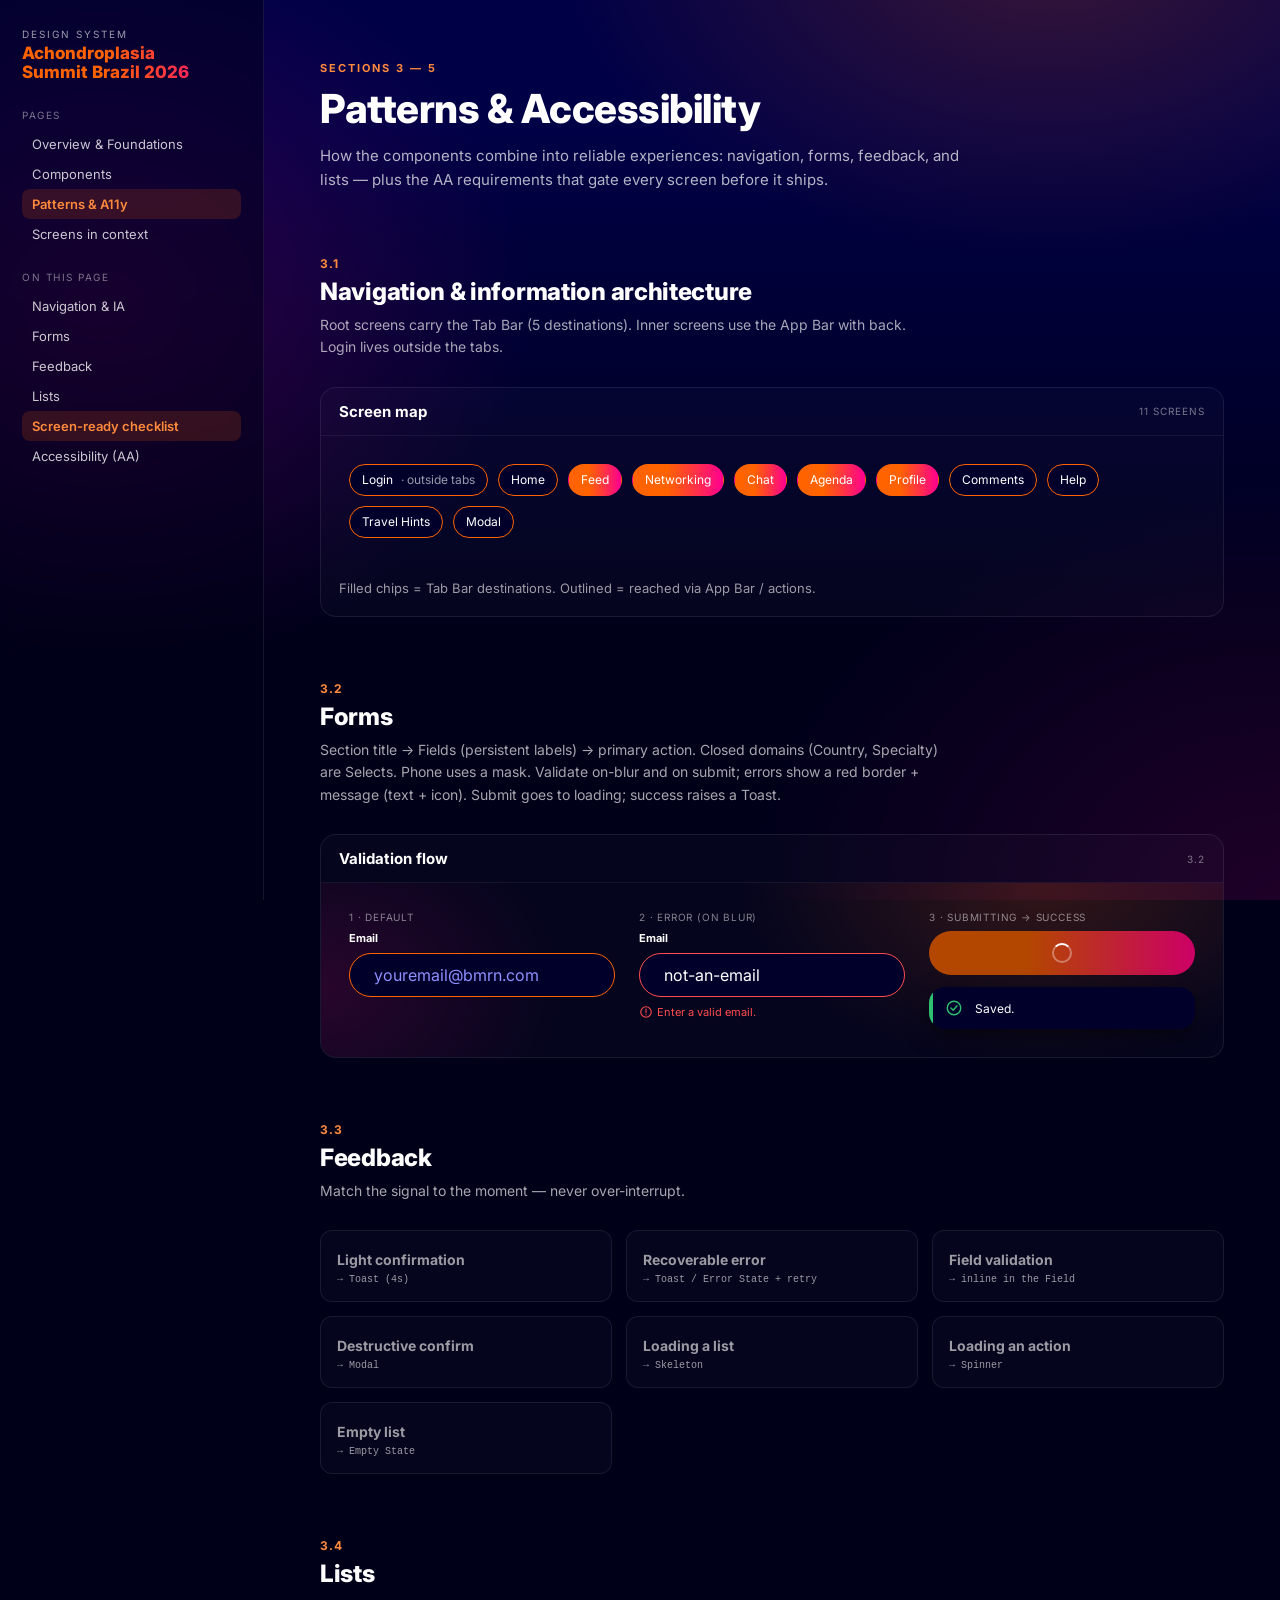
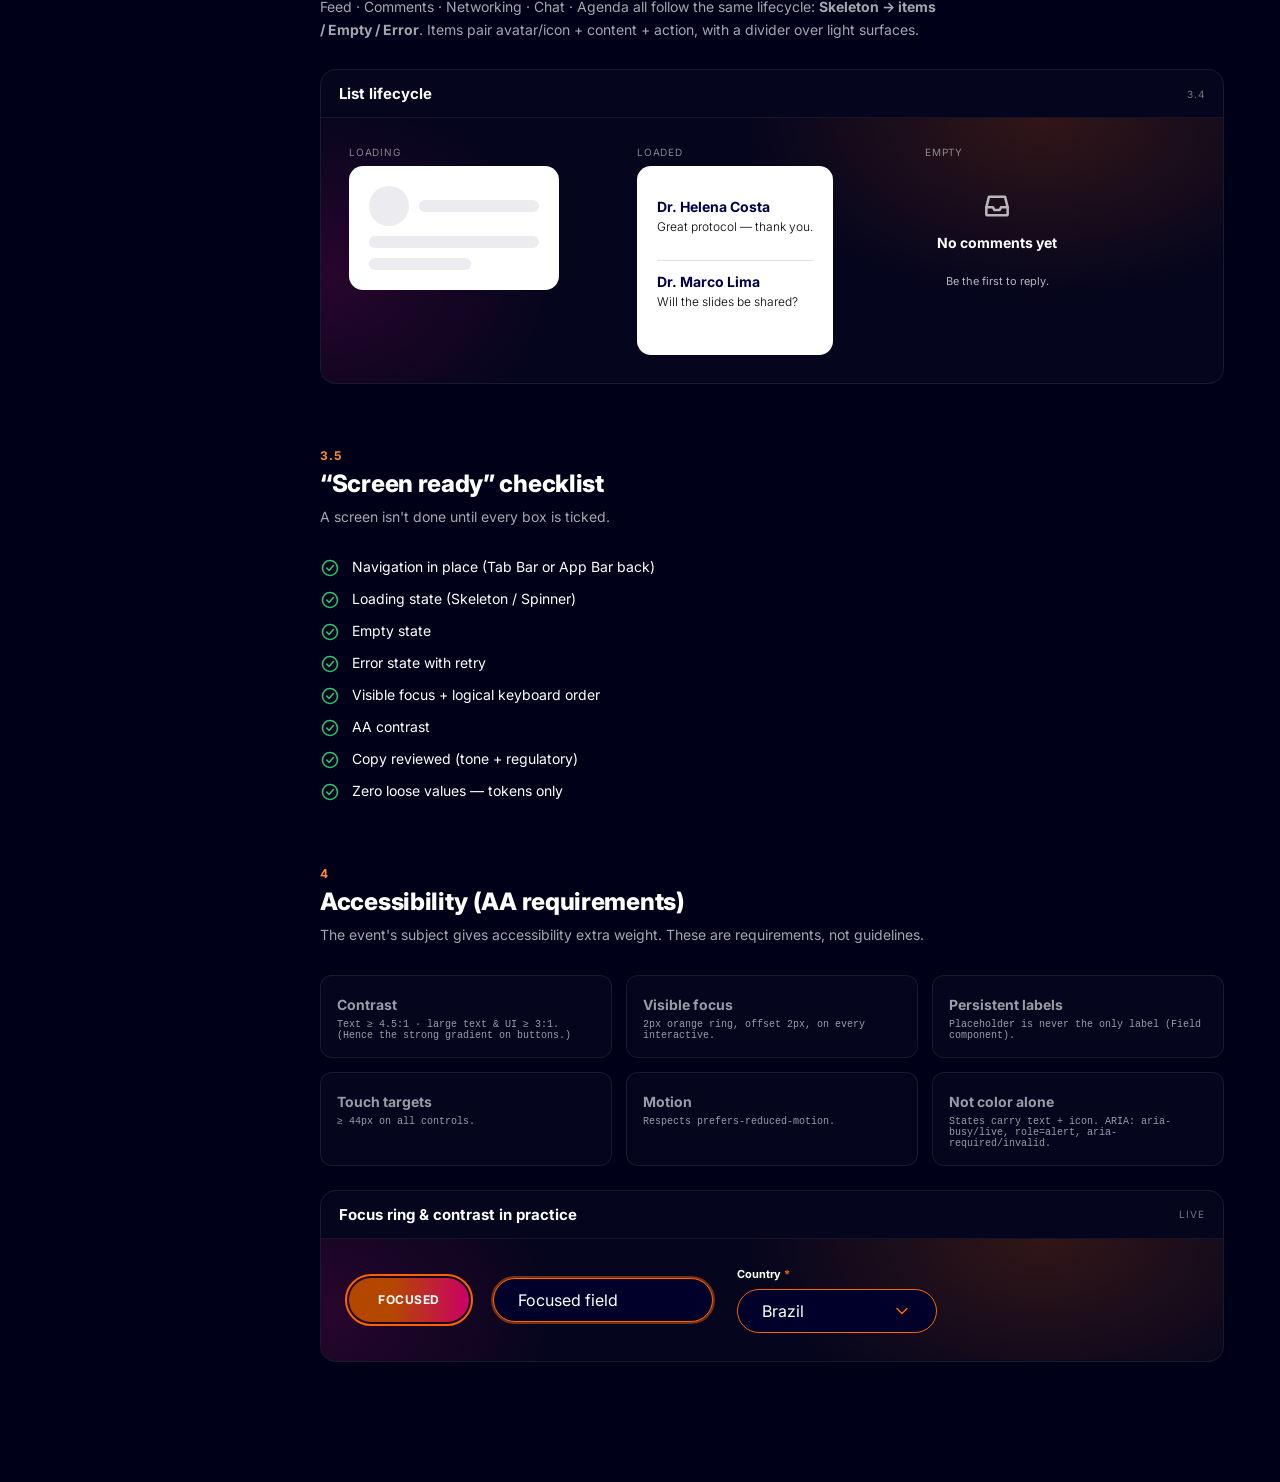
==== Patterns.html @ 287cd2a1 "Initial commit: Design System WEBAPP Co-Authored-By: Claude Opus 4.8 <noreply@anthropic.com>" ====
<!DOCTYPE html>
<html lang="en">
<head>
<meta charset="UTF-8">
<meta name="viewport" content="width=device-width, initial-scale=1.0">
<title>Patterns &amp; Accessibility — Achondroplasia Summit Brazil 2026</title>
<link rel="preconnect" href="https://fonts.googleapis.com">
<link rel="preconnect" href="https://fonts.gstatic.com" crossorigin>
<link href="https://fonts.googleapis.com/css2?family=Inter:wght@300;400;500;600;700;800&family=Allura&display=swap" rel="stylesheet">
<link rel="stylesheet" href="styles/tokens.css">
<link rel="stylesheet" href="styles/components.css">
<link rel="stylesheet" href="styles/docs.css">
</head>
<body class="asb">
<div class="doc-bg"></div>
<div class="layout">
  <main class="main">
    <div class="page">

      <header class="page-head">
        <span class="page-head__eyebrow">Sections 3 — 5</span>
        <h1>Patterns &amp; Accessibility</h1>
        <p>How the components combine into reliable experiences: navigation, forms, feedback, and lists — plus the AA requirements that gate every screen before it ships.</p>
      </header>

      <!-- 3.1 NAV / IA -->
      <section class="sec" id="nav-ia">
        <div class="sec__num">3.1</div>
        <h2 class="sec__title">Navigation &amp; information architecture</h2>
        <p class="sec__desc">Root screens carry the Tab Bar (5 destinations). Inner screens use the App Bar with back. Login lives outside the tabs.</p>
        <div class="demo">
          <div class="demo__caption"><h3>Screen map</h3><span class="tag">11 screens</span></div>
          <div class="demo__stage" style="gap:10px;">
            <span class="chip" style="cursor:default;">Login <span style="opacity:.6;">· outside tabs</span></span>
            <span class="chip" style="cursor:default;">Home</span>
            <span class="chip chip--selected" style="cursor:default;">Feed</span>
            <span class="chip chip--selected" style="cursor:default;">Networking</span>
            <span class="chip chip--selected" style="cursor:default;">Chat</span>
            <span class="chip chip--selected" style="cursor:default;">Agenda</span>
            <span class="chip chip--selected" style="cursor:default;">Profile</span>
            <span class="chip" style="cursor:default;">Comments</span>
            <span class="chip" style="cursor:default;">Help</span>
            <span class="chip" style="cursor:default;">Travel Hints</span>
            <span class="chip" style="cursor:default;">Modal</span>
          </div>
          <p class="demo__note" style="padding-bottom:18px;">Filled chips = Tab Bar destinations. Outlined = reached via App Bar / actions.</p>
        </div>
      </section>

      <!-- 3.2 FORMS -->
      <section class="sec" id="forms">
        <div class="sec__num">3.2</div>
        <h2 class="sec__title">Forms</h2>
        <p class="sec__desc">Section title → Fields (persistent labels) → primary action. Closed domains (Country, Specialty) are Selects. Phone uses a mask. Validate on-blur and on submit; errors show a red border + message (text + icon). Submit goes to loading; success raises a Toast.</p>
        <div class="demo">
          <div class="demo__caption"><h3>Validation flow</h3><span class="tag">3.2</span></div>
          <div class="demo__stage demo__stage--dna" style="gap:24px;">
            <div class="state-cell" style="flex:1;min-width:240px;">
              <span class="state-label">1 · Default</span>
              <div class="field" style="width:100%;"><label class="field__label">Email</label><input class="input" placeholder="youremail@bmrn.com"></div>
            </div>
            <div class="state-cell" style="flex:1;min-width:240px;">
              <span class="state-label">2 · Error (on blur)</span>
              <div class="field" style="width:100%;"><label class="field__label">Email</label><input class="input is-error" value="not-an-email" aria-invalid="true"><span class="field__error"><svg width="14" height="14"><use href="#i-error"/></svg> Enter a valid email.</span></div>
            </div>
            <div class="state-cell" style="flex:1;min-width:240px;">
              <span class="state-label">3 · Submitting → success</span>
              <button class="btn btn--primary btn--block" data-loading="true" style="margin-bottom:12px;"><span class="btn__label">SAVE</span></button>
              <div class="toast toast--success" role="status" style="min-width:0;width:100%;"><svg class="toast__icon" width="18" height="18"><use href="#i-success"/></svg><span class="toast__msg">Saved.</span></div>
            </div>
          </div>
        </div>
      </section>

      <!-- 3.3 FEEDBACK -->
      <section class="sec" id="feedback">
        <div class="sec__num">3.3</div>
        <h2 class="sec__title">Feedback</h2>
        <p class="sec__desc">Match the signal to the moment — never over-interrupt.</p>
        <div class="grid" style="grid-template-columns:repeat(auto-fill,minmax(230px,1fr));">
          <div class="spec"><div class="spec__name" style="font-weight:700;font-size:14px;color:#fff;">Light confirmation</div><div class="spec__token" style="opacity:.6;">→ Toast (4s)</div></div>
          <div class="spec"><div class="spec__name" style="font-weight:700;font-size:14px;color:#fff;">Recoverable error</div><div class="spec__token" style="opacity:.6;">→ Toast / Error State + retry</div></div>
          <div class="spec"><div class="spec__name" style="font-weight:700;font-size:14px;color:#fff;">Field validation</div><div class="spec__token" style="opacity:.6;">→ inline in the Field</div></div>
          <div class="spec"><div class="spec__name" style="font-weight:700;font-size:14px;color:#fff;">Destructive confirm</div><div class="spec__token" style="opacity:.6;">→ Modal</div></div>
          <div class="spec"><div class="spec__name" style="font-weight:700;font-size:14px;color:#fff;">Loading a list</div><div class="spec__token" style="opacity:.6;">→ Skeleton</div></div>
          <div class="spec"><div class="spec__name" style="font-weight:700;font-size:14px;color:#fff;">Loading an action</div><div class="spec__token" style="opacity:.6;">→ Spinner</div></div>
          <div class="spec"><div class="spec__name" style="font-weight:700;font-size:14px;color:#fff;">Empty list</div><div class="spec__token" style="opacity:.6;">→ Empty State</div></div>
        </div>
      </section>

      <!-- 3.4 LISTS -->
      <section class="sec" id="lists">
        <div class="sec__num">3.4</div>
        <h2 class="sec__title">Lists</h2>
        <p class="sec__desc">Feed · Comments · Networking · Chat · Agenda all follow the same lifecycle: <b>Skeleton → items / Empty / Error</b>. Items pair avatar/icon + content + action, with a divider over light surfaces.</p>
        <div class="demo">
          <div class="demo__caption"><h3>List lifecycle</h3><span class="tag">3.4</span></div>
          <div class="demo__stage demo__stage--dna" style="gap:18px;align-items:stretch;">
            <div class="state-cell" style="flex:1;min-width:200px;"><span class="state-label">Loading</span>
              <div class="on-light" style="display:flex;flex-direction:column;gap:10px;"><div style="display:flex;gap:10px;align-items:center;"><span class="skeleton skeleton--avatar"></span><span class="skeleton skeleton--line" style="width:120px;"></span></div><div class="skeleton skeleton--line"></div><div class="skeleton skeleton--line" style="width:60%;"></div></div>
            </div>
            <div class="state-cell" style="flex:1;min-width:200px;"><span class="state-label">Loaded</span>
              <div class="on-light"><div class="comment"><div class="comment__name">Dr. Helena Costa</div><p class="comment__body">Great protocol — thank you.</p></div><div class="comment" style="border-bottom:none;"><div class="comment__name">Dr. Marco Lima</div><p class="comment__body">Will the slides be shared?</p></div></div>
            </div>
            <div class="state-cell" style="flex:1;min-width:200px;"><span class="state-label">Empty</span>
              <div class="state" style="padding:24px 12px;"><svg class="state__icon" width="32" height="32"><use href="#i-inbox"/></svg><div class="state__title" style="font-size:14px;">No comments yet</div><p class="state__text" style="font-size:11px;">Be the first to reply.</p></div>
            </div>
          </div>
        </div>
      </section>

      <!-- 3.5 CHECKLIST -->
      <section class="sec" id="checklist">
        <div class="sec__num">3.5</div>
        <h2 class="sec__title">“Screen ready” checklist</h2>
        <p class="sec__desc">A screen isn't done until every box is ticked.</p>
        <ul class="checklist">
          <li><svg width="20" height="20"><use href="#i-success"/></svg> Navigation in place (Tab Bar or App Bar back)</li>
          <li><svg width="20" height="20"><use href="#i-success"/></svg> Loading state (Skeleton / Spinner)</li>
          <li><svg width="20" height="20"><use href="#i-success"/></svg> Empty state</li>
          <li><svg width="20" height="20"><use href="#i-success"/></svg> Error state with retry</li>
          <li><svg width="20" height="20"><use href="#i-success"/></svg> Visible focus + logical keyboard order</li>
          <li><svg width="20" height="20"><use href="#i-success"/></svg> AA contrast</li>
          <li><svg width="20" height="20"><use href="#i-success"/></svg> Copy reviewed (tone + regulatory)</li>
          <li><svg width="20" height="20"><use href="#i-success"/></svg> Zero loose values — tokens only</li>
        </ul>
      </section>

      <!-- 4 ACCESSIBILITY -->
      <section class="sec" id="accessibility">
        <div class="sec__num">4</div>
        <h2 class="sec__title">Accessibility (AA requirements)</h2>
        <p class="sec__desc">The event's subject gives accessibility extra weight. These are requirements, not guidelines.</p>
        <div class="grid" style="grid-template-columns:repeat(auto-fill,minmax(270px,1fr));">
          <div class="spec"><div class="spec__name" style="font-weight:700;font-size:14px;color:#fff;">Contrast</div><div class="spec__token" style="opacity:.6;">Text ≥ 4.5:1 · large text &amp; UI ≥ 3:1. (Hence the strong gradient on buttons.)</div></div>
          <div class="spec"><div class="spec__name" style="font-weight:700;font-size:14px;color:#fff;">Visible focus</div><div class="spec__token" style="opacity:.6;">2px orange ring, offset 2px, on every interactive.</div></div>
          <div class="spec"><div class="spec__name" style="font-weight:700;font-size:14px;color:#fff;">Persistent labels</div><div class="spec__token" style="opacity:.6;">Placeholder is never the only label (Field component).</div></div>
          <div class="spec"><div class="spec__name" style="font-weight:700;font-size:14px;color:#fff;">Touch targets</div><div class="spec__token" style="opacity:.6;">≥ 44px on all controls.</div></div>
          <div class="spec"><div class="spec__name" style="font-weight:700;font-size:14px;color:#fff;">Motion</div><div class="spec__token" style="opacity:.6;">Respects prefers-reduced-motion.</div></div>
          <div class="spec"><div class="spec__name" style="font-weight:700;font-size:14px;color:#fff;">Not color alone</div><div class="spec__token" style="opacity:.6;">States carry text + icon. ARIA: aria-busy/live, role=alert, aria-required/invalid.</div></div>
        </div>
        <div class="demo" style="margin-top:24px;">
          <div class="demo__caption"><h3>Focus ring &amp; contrast in practice</h3><span class="tag">live</span></div>
          <div class="demo__stage demo__stage--dna" style="align-items:center;gap:24px;">
            <button class="btn btn--primary" style="outline:2px solid var(--orange-500);outline-offset:2px;"><span class="btn__label">FOCUSED</span></button>
            <input class="input" style="width:220px;box-shadow:0 0 0 2px rgba(255,99,0,.45);" value="Focused field">
            <div class="field" style="width:200px;"><label class="field__label">Country <span class="req">*</span></label><div class="select__control" style="border-radius:32px;"><span>Brazil</span><svg class="select__chevron" width="20" height="20"><use href="#i-chevron-down"/></svg></div></div>
          </div>
        </div>
      </section>

    </div>
  </main>
</div>

<script>
window.__DOC_PAGE = "patterns";
window.__DOC_SECTIONS = [
  { id: "nav-ia", label: "Navigation & IA" },
  { id: "forms", label: "Forms" },
  { id: "feedback", label: "Feedback" },
  { id: "lists", label: "Lists" },
  { id: "checklist", label: "Screen-ready checklist" },
  { id: "accessibility", label: "Accessibility (AA)" }
];
</script>
<script src="styles/icons.js"></script>
<script src="styles/nav.js"></script>
</body>
</html>
---- styles/tokens.css ----
/* ============================================================
   ACHONDROPLASIA SUMMIT BRAZIL 2026 — Design System
   1. FOUNDATIONS (tokens)
   All values are exact (hex/px) per briefing — do not approximate.
   ============================================================ */

:root {
  /* ---- 1.1 Colors — Primitives ---- */
  --navy-900: #000019;
  --navy-800: #00002b;
  --navy-700: #000046;
  --periwinkle-400: #8f8fff;
  --orange-500: #ff6300;
  --coral-500: #ff4925;
  --magenta-500: #ff0884;
  --pink-500: #ff0092;
  --red-500: #ff4d4f;
  --green-500: #2fbf71;
  --amber-500: #ffb020;
  --blue-500: #4d9fff;
  --white: #ffffff;
  --black: #000000;

  /* ---- 1.2 Colors — Semantic (use these in components) ---- */
  --bg-base-start: var(--navy-700);
  --bg-base-end: var(--navy-900);
  --surface-raised: var(--white);
  --surface-field: var(--navy-800);
  --border-interactive: var(--orange-500);
  --border-divider: rgba(0, 0, 70, 0.12);
  --accent-default: var(--orange-500);
  --text-on-dark: var(--white);
  --text-on-light-heading: var(--navy-700);
  --text-on-light-body: var(--black);
  --text-author: var(--navy-700);
  --text-link: var(--orange-500);
  --text-placeholder: var(--periwinkle-400);
  --text-on-accent: var(--white);
  --feedback-required: var(--orange-500);
  --feedback-error: var(--red-500);
  --feedback-success: var(--green-500);
  --feedback-warning: var(--amber-500);
  --feedback-info: var(--blue-500);

  /* ---- 1.3 Gradients ---- */
  /* vibrant — decorative only, never behind text */
  --grad-brand-primary: linear-gradient(90deg, #ff6300 37%, #ff4925 55%, #ff0884 95%, #ff0092 100%);
  /* strong — AA, default for buttons WITH text (white text ~5.5:1) */
  --grad-brand-primary-strong: linear-gradient(90deg, #b34700 37%, #cc0066 100%);
  /* screen background */
  --grad-surface-background: linear-gradient(180deg, #000046 19.7%, #000019 66.8%);

  /* ---- 1.4 Typography ---- */
  --font-family: "Inter", system-ui, sans-serif;
  --font-script: "Allura", cursive;
  --fw-light: 300;
  --fw-regular: 400;
  --fw-bold: 700;

  --fs-caption-xs: 8px;   /* badge counter / micro */
  --fs-legal: 10px;       /* footer legal */
  --fs-label: 11px;       /* caption / label */
  --fs-body: 12px;        /* body */
  --fs-body-strong: 14px; /* body-strong */
  --fs-title: 16px;       /* title / input */
  --fs-heading: 20px;     /* heading */
  --fs-display: 24px;     /* display */

  --lh-single: 1;
  --lh-legal: 1.2;
  --lh-body: 1.4;

  --ls-button: 0.48px;    /* UPPERCASE */
  --ls-password: 5.44px;

  /* ---- 1.5 Spacing (base 4) ---- */
  --space-4: 4px;
  --space-8: 8px;
  --space-12: 12px;
  --space-16: 16px;
  --space-20: 20px;
  --space-24: 24px;
  --space-32: 32px;
  --container-pad: 24px; /* default lateral margin */

  /* ---- 1.6 Radius ---- */
  --radius-selection: 6px;
  --radius-card: 16px;
  --radius-card-inner: 14px;
  --radius-pill: 32px;
  --radius-full: 9999px;

  /* ---- 1.7 Sizes ---- */
  --control-h: 44px;       /* input / button height */
  --menu-card: 114px;
  --content-width: 340px;
  --card-width: 400px;
  --viewport: 440px;
  --app-bar-h: 56px;
  --tab-bar-h: 64px;
  --check-size: 20px;      /* checkbox / radio */
  --switch-w: 44px;
  --switch-h: 24px;
  --touch-min: 44px;

  /* ---- 1.8 Other ---- */
  --border-width: 1px;
  --opacity-muted: 0.7;
  --opacity-decorative: 0.2;
  --opacity-disabled: 0.4;

  --elevation-float: 0 8px 24px rgba(0, 0, 0, 0.45);
  --modal-backdrop: rgba(0, 0, 0, 0.6);
  --modal-blur: 9px;

  --motion-fast: 150ms;
  --motion-base: 250ms;
  --motion-loop: 1500ms;
  --easing: cubic-bezier(0.4, 0, 0.2, 1);

  /* state overlays */
  --overlay-light-hover: rgba(0, 0, 0, 0.06);
  --overlay-light-press: rgba(0, 0, 0, 0.12);
  --overlay-dark-hover: rgba(255, 255, 255, 0.08);
  --overlay-dark-press: rgba(255, 255, 255, 0.16);
  --overlay-grad-hover: rgba(0, 0, 0, 0.10);
  --overlay-grad-press: rgba(0, 0, 0, 0.18);

  /* skeleton */
  --skeleton-base: rgba(0, 0, 70, 0.08);
  --skeleton-shimmer: rgba(0, 0, 70, 0.04);
}

/* ---- Focus visible (mandatory on all interactives) ---- */
*:focus-visible {
  outline: 2px solid var(--orange-500);
  outline-offset: 2px;
}

@media (prefers-reduced-motion: reduce) {
  *,
  *::before,
  *::after {
    animation-duration: 0.001ms !important;
    animation-iteration-count: 1 !important;
    transition-duration: 0.001ms !important;
  }
}
---- styles/components.css ----
/* ============================================================
   ACHONDROPLASIA SUMMIT BRAZIL 2026 — Design System
   2. COMPONENTS (all states) — consumes tokens.css variables
   Reference platform: mobile, 440px wide. Dark theme.
   ============================================================ */

/* ---------- Reset / base for component contexts ---------- */
.asb {
  font-family: var(--font-family);
  -webkit-font-smoothing: antialiased;
  box-sizing: border-box;
}
.asb *,
.asb *::before,
.asb *::after { box-sizing: border-box; }

/* ============================================================
   2.1 BUTTON / PRIMARY
   ============================================================ */
.btn {
  position: relative;
  display: inline-flex;
  align-items: center;
  justify-content: center;
  gap: var(--space-8);
  height: var(--control-h);
  min-width: 120px;
  padding: 0 28px;
  border: none;
  border-radius: var(--radius-pill);
  font-family: var(--font-family);
  font-weight: var(--fw-bold);
  font-size: var(--fs-body);
  letter-spacing: var(--ls-button);
  text-transform: uppercase;
  color: var(--text-on-accent);
  cursor: pointer;
  overflow: hidden;
  transition: transform var(--motion-fast) var(--easing);
  user-select: none;
}
.btn::after {
  content: "";
  position: absolute;
  inset: 0;
  background: transparent;
  transition: background var(--motion-fast) var(--easing);
  pointer-events: none;
}
/* Primary — strong gradient (AA) */
.btn--primary { background: var(--grad-brand-primary-strong); }
.btn--primary:hover::after { background: var(--overlay-grad-hover); }
.btn--primary:active::after { background: var(--overlay-grad-press); }
/* Vibrant (decorative / brand-decision alternative) */
.btn--vibrant { background: var(--grad-brand-primary); }
.btn--vibrant:hover::after { background: var(--overlay-grad-hover); }
/* Secondary — outline on dark */
.btn--secondary {
  background: transparent;
  border: var(--border-width) solid var(--border-interactive);
  color: var(--text-on-dark);
}
.btn--secondary:hover::after { background: var(--overlay-dark-hover); }
.btn--secondary:active::after { background: var(--overlay-dark-press); }

.btn:disabled,
.btn[aria-disabled="true"] {
  opacity: var(--opacity-disabled);
  pointer-events: none;
}
.btn[data-loading="true"] { color: transparent; pointer-events: none; }
.btn[data-loading="true"] .btn__label { visibility: hidden; }
.btn[data-loading="true"]::before {
  content: "";
  position: absolute;
  width: 20px; height: 20px;
  border-radius: var(--radius-full);
  border: 2px solid rgba(255,255,255,0.35);
  border-top-color: #fff;
  animation: asb-spin var(--motion-loop) linear infinite;
}
.btn--block { width: 100%; }

/* ============================================================
   2.2 INPUT  /  2.3 FIELD
   ============================================================ */
.input {
  display: flex;
  align-items: center;
  width: 100%;
  height: var(--control-h);
  padding: 0 var(--space-24);
  background: var(--surface-field);
  border: var(--border-width) solid var(--border-interactive);
  border-radius: var(--radius-pill);
  color: var(--text-on-dark);
  font-family: var(--font-family);
  font-size: var(--fs-title);
  transition: border-color var(--motion-fast) var(--easing),
              box-shadow var(--motion-fast) var(--easing);
}
.input::placeholder { color: var(--text-placeholder); }
.input:hover { border-color: #ff7d2e; }
.input:focus,
.input:focus-visible {
  outline: none;
  border-color: var(--orange-500);
  box-shadow: 0 0 0 2px rgba(255, 99, 0, 0.45);
}
.input[aria-invalid="true"],
.input.is-error { border-color: var(--feedback-error); }
.input:disabled { opacity: var(--opacity-disabled); pointer-events: none; }
.input--password { letter-spacing: var(--ls-password); }

.field { display: flex; flex-direction: column; gap: var(--space-8); }
.field + .field { margin-top: var(--space-16); }
.field__label {
  font-weight: var(--fw-bold);
  font-size: var(--fs-label);
  color: var(--text-on-dark);
}
.field__label .req { color: var(--feedback-required); }
.field__helper {
  font-size: var(--fs-label);
  color: var(--text-on-dark);
  opacity: var(--opacity-muted);
}
.field__error {
  display: flex;
  align-items: center;
  gap: var(--space-4);
  font-size: var(--fs-label);
  color: var(--feedback-error);
}

/* ============================================================
   2.4 SELECT / DROPDOWN
   ============================================================ */
.select { position: relative; width: 100%; }
.select__control {
  display: flex;
  align-items: center;
  justify-content: space-between;
  height: var(--control-h);
  padding: 0 var(--space-24);
  background: var(--surface-field);
  border: var(--border-width) solid var(--border-interactive);
  border-radius: var(--radius-pill);
  color: var(--text-on-dark);
  font-size: var(--fs-title);
  cursor: pointer;
}
.select__control[data-empty="true"] { color: var(--text-placeholder); }
.select__chevron { color: var(--accent-default); transition: transform var(--motion-base) var(--easing); }
.select[aria-expanded="true"] .select__chevron { transform: rotate(180deg); }
.select__menu {
  position: absolute;
  top: calc(100% + var(--space-8));
  left: 0; right: 0;
  background: var(--surface-raised);
  border-radius: var(--radius-card);
  box-shadow: var(--elevation-float);
  padding: var(--space-8);
  z-index: 20;
}
.select__option {
  padding: var(--space-12) var(--space-16);
  border-radius: 10px;
  color: var(--text-on-light-body);
  font-size: var(--fs-body);
  cursor: pointer;
}
.select__option:hover { background: var(--overlay-light-hover); }
.select__option[aria-selected="true"] { color: var(--accent-default); font-weight: var(--fw-bold); }

/* ============================================================
   2.5 CHECKBOX / RADIO
   ============================================================ */
.choice { display: inline-flex; align-items: center; gap: var(--space-12); cursor: pointer; }
.choice input { position: absolute; opacity: 0; width: 0; height: 0; }
.choice__box {
  flex: none;
  width: var(--check-size); height: var(--check-size);
  border: var(--border-width) solid var(--border-interactive);
  display: grid; place-items: center;
  transition: background var(--motion-fast) var(--easing);
}
.choice--checkbox .choice__box { border-radius: var(--radius-selection); }
.choice--radio .choice__box { border-radius: var(--radius-full); }
.choice__box svg { opacity: 0; transition: opacity var(--motion-fast) var(--easing); }
.choice input:checked + .choice__box { background: var(--orange-500); }
.choice input:checked + .choice__box svg { opacity: 1; }
.choice--radio input:checked + .choice__box { background: transparent; }
.choice--radio input:checked + .choice__box::after {
  content: ""; width: 10px; height: 10px; border-radius: var(--radius-full);
  background: var(--orange-500);
}
.choice[data-indeterminate="true"] .choice__box { background: var(--orange-500); }
.choice__label { color: var(--text-on-dark); font-size: var(--fs-body); }
.choice input:focus-visible + .choice__box { outline: 2px solid var(--orange-500); outline-offset: 2px; }
.choice[aria-disabled="true"] { opacity: var(--opacity-disabled); pointer-events: none; }

/* ============================================================
   2.6 SWITCH
   ============================================================ */
.switch { position: relative; display: inline-flex; width: var(--switch-w); height: var(--switch-h); cursor: pointer; }
.switch input { position: absolute; opacity: 0; width: 0; height: 0; }
.switch__track {
  width: 100%; height: 100%;
  border-radius: var(--radius-full);
  background: var(--surface-field);
  border: var(--border-width) solid var(--border-interactive);
  transition: background var(--motion-base) var(--easing);
}
.switch__knob {
  position: absolute; top: 50%; left: 3px;
  width: 18px; height: 18px; border-radius: var(--radius-full);
  background: #fff; transform: translateY(-50%);
  transition: left var(--motion-base) var(--easing);
}
.switch input:checked ~ .switch__track { background: var(--orange-500); border-color: var(--orange-500); }
.switch input:checked ~ .switch__knob { left: calc(100% - 21px); }
.switch input:focus-visible ~ .switch__track { outline: 2px solid var(--orange-500); outline-offset: 2px; }

/* ============================================================
   2.7 CHIP
   ============================================================ */
.chip {
  display: inline-flex; align-items: center; gap: var(--space-8);
  height: 32px; padding: 0 var(--space-12);
  border-radius: var(--radius-pill);
  background: var(--surface-field);
  border: var(--border-width) solid var(--border-interactive);
  color: var(--text-on-dark);
  font-size: var(--fs-body);
  cursor: pointer;
}
.chip--selected { background: var(--grad-brand-primary); border-color: transparent; color: #fff; }
.chip[aria-disabled="true"] { opacity: var(--opacity-disabled); pointer-events: none; }

/* ============================================================
   2.8 LINK
   ============================================================ */
.link {
  display: inline-flex; align-items: center; gap: var(--space-8);
  min-height: var(--touch-min);
  color: var(--text-link);
  font-size: var(--fs-body);
  text-decoration: underline;
  text-underline-offset: 2px;
  cursor: pointer;
}
.link--secondary { color: var(--text-on-dark); }
.link:hover { opacity: 0.85; }

/* ============================================================
   2.9 MENU CARD (Home)
   ============================================================ */
.menu-card {
  position: relative;
  display: flex; flex-direction: column; align-items: center; justify-content: center;
  gap: var(--space-12);
  width: var(--menu-card); height: var(--menu-card);
  background: var(--surface-raised);
  border-radius: var(--radius-card);
  cursor: pointer; overflow: hidden;
  border: none;
}
.menu-card::after {
  content: ""; position: absolute; inset: 0; background: transparent;
  transition: background var(--motion-fast) var(--easing);
}
.menu-card:hover::after { background: var(--overlay-light-hover); }
.menu-card:active::after { background: var(--overlay-light-press); }
.menu-card__icon { width: 40px; height: 40px; color: var(--accent-default); }
.menu-card__label {
  font-weight: var(--fw-bold); font-size: var(--fs-label);
  color: var(--text-on-light-heading); text-transform: uppercase; letter-spacing: 0.3px;
}
.menu-grid { display: grid; grid-template-columns: repeat(3, var(--menu-card)); gap: 14px; }

/* ============================================================
   2.10 POST CARD (Feed)  +  2.11 AVATAR
   ============================================================ */
.avatar {
  flex: none; border-radius: var(--radius-full); overflow: hidden;
  display: grid; place-items: center;
  background: var(--surface-field); color: var(--accent-default);
  font-weight: var(--fw-bold);
}
.avatar img { width: 100%; height: 100%; object-fit: cover; }
.avatar--sm { width: 24px; height: 24px; font-size: 10px; }
.avatar--md { width: 40px; height: 40px; font-size: 14px; }
.avatar--lg { width: 64px; height: 64px; font-size: 22px; }

.post {
  width: 100%;
  background: var(--surface-raised);
  border-radius: var(--radius-card);
  padding: var(--space-16);
  display: flex; flex-direction: column; gap: var(--space-12);
}
.post__head { display: flex; align-items: center; gap: var(--space-12); }
.post__name { font-weight: var(--fw-bold); font-size: var(--fs-body-strong); color: var(--text-author); }
.post__media { width: 100%; border-radius: var(--radius-card); overflow: hidden; aspect-ratio: 4/3; }
.post__media img { width: 100%; height: 100%; object-fit: cover; display: block; }
.post__body { font-size: var(--fs-body); color: var(--text-on-light-body); line-height: var(--lh-body); }
.post__actions { display: flex; align-items: center; gap: var(--space-20); }
.post__action {
  display: inline-flex; align-items: center; gap: var(--space-8);
  background: none; border: none; cursor: pointer;
  font-weight: var(--fw-bold); font-size: var(--fs-body-strong); color: var(--accent-default);
}
.post__action svg { color: var(--accent-default); }
.post__action[aria-pressed="true"] svg { fill: var(--accent-default); }

/* ============================================================
   2.12 COMMENT + COMPOSER
   ============================================================ */
.comment { padding: var(--space-12) 0; border-bottom: var(--border-width) solid var(--border-divider); }
.comment__name { font-weight: var(--fw-bold); font-size: var(--fs-body-strong); color: var(--text-author); }
.comment__body { margin-top: var(--space-4); font-weight: var(--fw-light); font-size: var(--fs-body); color: var(--text-on-light-body); line-height: var(--lh-body); }
.composer { display: flex; align-items: center; gap: var(--space-8); }
.composer .input { padding-right: 52px; }
.composer__wrap { position: relative; flex: 1; }
.composer__send {
  position: absolute; right: 6px; top: 50%; transform: translateY(-50%);
  width: 36px; height: 36px; border-radius: var(--radius-full);
  display: grid; place-items: center; border: none; background: none; cursor: pointer;
  color: var(--accent-default);
}

/* ============================================================
   2.13 ACCORDION
   ============================================================ */
.accordion { background: var(--surface-raised); border-radius: var(--radius-card); overflow: hidden; }
.accordion__item + .accordion__item { border-top: var(--border-width) solid var(--border-divider); }
.accordion__header {
  width: 100%; display: flex; align-items: center; justify-content: space-between; gap: var(--space-12);
  padding: var(--space-16); background: none; border: none; cursor: pointer;
  font-weight: var(--fw-bold); font-size: var(--fs-body-strong); color: var(--text-on-light-heading); text-align: left;
}
.accordion__chevron { color: var(--accent-default); transition: transform var(--motion-base) var(--easing); flex: none; }
.accordion__item[data-open="true"] .accordion__chevron { transform: rotate(180deg); }
.accordion__panel { padding: 0 var(--space-16); max-height: 0; overflow: hidden; transition: max-height var(--motion-base) var(--easing); }
.accordion__item[data-open="true"] .accordion__panel { max-height: 240px; }
.accordion__panel-inner { padding-bottom: var(--space-16); font-size: var(--fs-body); color: var(--text-on-light-body); line-height: var(--lh-body); }

/* ============================================================
   2.14 TOAST / SNACKBAR
   ============================================================ */
.toast {
  display: flex; align-items: center; gap: var(--space-12);
  background: var(--surface-field); color: var(--text-on-dark);
  border-radius: var(--radius-card); box-shadow: var(--elevation-float);
  padding: var(--space-12) var(--space-16); overflow: hidden; position: relative;
  min-width: 280px;
}
.toast::before { content: ""; position: absolute; left: 0; top: 0; bottom: 0; width: 4px; background: var(--feedback-info); }
.toast--success::before { background: var(--feedback-success); }
.toast--error::before { background: var(--feedback-error); }
.toast--warning::before { background: var(--feedback-warning); }
.toast__icon { flex: none; }
.toast--success .toast__icon { color: var(--feedback-success); }
.toast--error .toast__icon { color: var(--feedback-error); }
.toast--info .toast__icon { color: var(--feedback-info); }
.toast--warning .toast__icon { color: var(--feedback-warning); }
.toast__msg { flex: 1; font-size: var(--fs-body); }
.toast__close { background: none; border: none; color: var(--text-on-dark); opacity: 0.7; cursor: pointer; }

/* ============================================================
   2.15 BADGE
   ============================================================ */
.badge {
  display: inline-grid; place-items: center;
  min-width: 18px; height: 18px; padding: 0 5px;
  border-radius: var(--radius-full);
  background: var(--orange-500); color: #fff;
  font-weight: var(--fw-bold); font-size: var(--fs-caption-xs); line-height: 1;
}

/* ============================================================
   2.16 APP BAR
   ============================================================ */
.app-bar {
  display: flex; align-items: center; gap: var(--space-12);
  height: var(--app-bar-h); padding: 0 var(--space-16);
  color: var(--text-on-dark);
}
.app-bar__back, .app-bar__action {
  display: grid; place-items: center; width: var(--touch-min); height: var(--touch-min);
  background: none; border: none; color: var(--text-on-dark); cursor: pointer;
}
.app-bar__title { flex: 1; font-weight: var(--fw-bold); font-size: var(--fs-title); }

/* ============================================================
   2.17 TAB BAR
   ============================================================ */
.tab-bar {
  display: flex; align-items: stretch; height: var(--tab-bar-h);
  background: var(--surface-field);
}
.tab {
  flex: 1; position: relative;
  display: flex; flex-direction: column; align-items: center; justify-content: center; gap: 4px;
  background: none; border: none; cursor: pointer;
  color: var(--text-on-dark); opacity: var(--opacity-muted);
}
.tab[aria-current="page"] { color: var(--accent-default); opacity: 1; }
.tab__label { font-size: var(--fs-caption-xs); font-weight: var(--fw-bold); letter-spacing: 0.3px; }
.tab .badge { position: absolute; top: 8px; left: 56%; }

/* ============================================================
   2.18 MESSAGE BUBBLE
   ============================================================ */
.bubble { max-width: 75%; padding: var(--space-12) var(--space-16); border-radius: var(--radius-card); font-size: var(--fs-body); line-height: var(--lh-body); }
.bubble--sent { margin-left: auto; background: var(--grad-brand-primary-strong); color: #fff; border-bottom-right-radius: 6px; }
.bubble--received { margin-right: auto; background: var(--surface-raised); color: var(--text-on-light-body); border-bottom-left-radius: 6px; }
.chat-thread { display: flex; flex-direction: column; gap: var(--space-12); }

/* ============================================================
   2.19 MODAL
   ============================================================ */
.modal-backdrop {
  position: absolute; inset: 0; background: var(--modal-backdrop);
  backdrop-filter: blur(var(--modal-blur)); -webkit-backdrop-filter: blur(var(--modal-blur));
  display: grid; place-items: center; padding: var(--space-24); z-index: 50;
}
.modal {
  position: relative; width: 100%; max-width: var(--card-width);
  background: var(--surface-raised); border-radius: var(--radius-card);
  padding: var(--space-20); display: flex; flex-direction: column; gap: var(--space-20);
}
.modal__close {
  position: absolute; top: -14px; right: -6px;
  width: 32px; height: 32px; border-radius: var(--radius-full);
  background: var(--grad-brand-primary-strong); color: #fff; border: none; cursor: pointer;
  display: grid; place-items: center;
}
.modal__media { width: 100%; border-radius: var(--radius-card-inner); overflow: hidden; }
.modal__media img { width: 100%; display: block; }
.modal__title { font-weight: var(--fw-bold); font-size: var(--fs-body); color: var(--accent-default); }
.modal__body { font-size: var(--fs-body); color: var(--text-on-light-heading); line-height: var(--lh-body); }

/* ============================================================
   2.20 SKELETON & SPINNER
   ============================================================ */
.skeleton {
  background: var(--skeleton-base); border-radius: var(--radius-card-inner); position: relative; overflow: hidden;
}
.skeleton::after {
  content: ""; position: absolute; inset: 0;
  background: linear-gradient(90deg, transparent, var(--skeleton-shimmer), transparent);
  transform: translateX(-100%);
  animation: asb-shimmer var(--motion-loop) infinite;
}
.skeleton--text { height: 12px; }
.skeleton--line { height: 12px; }
.skeleton--media { aspect-ratio: 4/3; }
.skeleton--avatar { width: 40px; height: 40px; border-radius: var(--radius-full); }

.spinner {
  display: inline-block; border-radius: var(--radius-full);
  border: 2px solid; animation: asb-spin var(--motion-loop) linear infinite;
}
.spinner--16 { width: 16px; height: 16px; }
.spinner--24 { width: 24px; height: 24px; }
.spinner--on-card { border-color: rgba(0,0,70,0.15); border-top-color: var(--orange-500); }
.spinner--on-button { border-color: rgba(255,255,255,0.35); border-top-color: #fff; }

@keyframes asb-spin { to { transform: rotate(360deg); } }
@keyframes asb-shimmer { to { transform: translateX(100%); } }

/* ============================================================
   2.21 EMPTY & ERROR STATE
   ============================================================ */
.state { display: flex; flex-direction: column; align-items: center; text-align: center; gap: var(--space-12); padding: var(--space-32) var(--space-24); }
.state__icon { color: var(--text-on-dark); opacity: var(--opacity-muted); }
.state--error .state__icon { color: var(--feedback-error); opacity: 1; }
.state__title { font-weight: var(--fw-bold); font-size: var(--fs-title); color: var(--text-on-dark); }
.state__text { font-size: var(--fs-body); color: var(--text-on-dark); opacity: var(--opacity-muted); line-height: var(--lh-body); max-width: 280px; }

/* ============================================================
   2.22 BRAND BLOCKS
   ============================================================ */
.section-title { font-weight: var(--fw-bold); font-size: var(--fs-title); color: var(--text-on-dark); }
.mandatory-tag { font-weight: var(--fw-bold); font-size: var(--fs-label); color: var(--text-on-dark); }
.footer-legal {
  font-weight: var(--fw-regular); font-size: var(--fs-legal); color: var(--text-on-dark);
  text-align: center; line-height: var(--lh-legal); opacity: 0.85;
}
---- styles/docs.css ----
/* ============================================================
   ACHONDROPLASIA SUMMIT BRAZIL 2026 — Design System
   DOCS CHROME — documentation site layout (not part of the kit)
   ============================================================ */

* { box-sizing: border-box; }
html { scroll-behavior: smooth; }
body {
  margin: 0;
  font-family: "Inter", system-ui, sans-serif;
  color: var(--text-on-dark);
  background: var(--navy-900);
  -webkit-font-smoothing: antialiased;
}

/* DNA-evoking ambient background (decorative, no hand-drawn DNA) */
.doc-bg {
  position: fixed; inset: 0; z-index: -1;
  background:
    radial-gradient(820px 520px at 82% -6%, rgba(255,99,0,0.22), transparent 60%),
    radial-gradient(720px 620px at 8% 34%, rgba(255,8,132,0.18), transparent 60%),
    radial-gradient(900px 700px at 100% 100%, rgba(255,0,146,0.12), transparent 60%),
    linear-gradient(180deg, #000046 14%, #000019 70%);
}

/* ---------- Layout ---------- */
.layout { display: grid; grid-template-columns: 264px 1fr; min-height: 100vh; }

.sidebar {
  position: sticky; top: 0; align-self: start;
  height: 100vh; overflow-y: auto;
  padding: 28px 22px;
  border-right: 1px solid rgba(255,255,255,0.08);
  background: rgba(0,0,25,0.5);
  backdrop-filter: blur(6px);
}
.sidebar__brand { display: flex; flex-direction: column; gap: 4px; margin-bottom: 28px; }
.sidebar__kicker { font-size: 10px; letter-spacing: 2px; text-transform: uppercase; opacity: 0.6; }
.sidebar__title {
  font-weight: 800; font-size: 17px; line-height: 1.1;
  background: var(--grad-brand-primary);
  -webkit-background-clip: text; background-clip: text; color: transparent;
}
.nav-group { margin-bottom: 22px; }
.nav-group__label { font-size: 10px; letter-spacing: 1.5px; text-transform: uppercase; opacity: 0.45; margin-bottom: 8px; }
.nav-link {
  display: block; padding: 7px 10px; border-radius: 8px;
  color: var(--text-on-dark); text-decoration: none; font-size: 13px; opacity: 0.78;
  transition: background 150ms, opacity 150ms;
}
.nav-link:hover { background: rgba(255,255,255,0.06); opacity: 1; }
.nav-link.is-active { background: rgba(255,99,0,0.16); color: #ff8a3d; opacity: 1; font-weight: 600; }

.main { padding: 0; min-width: 0; }
.page { max-width: 1080px; margin: 0 auto; padding: 56px 56px 120px; }

/* ---------- Page header ---------- */
.page-head { margin-bottom: 48px; }
.page-head__eyebrow { font-size: 11px; letter-spacing: 2px; text-transform: uppercase; color: #ff8a3d; font-weight: 700; }
.page-head h1 { font-size: 40px; line-height: 1.05; margin: 12px 0 14px; font-weight: 800; letter-spacing: -0.5px; }
.page-head p { font-size: 15px; line-height: 1.6; opacity: 0.7; max-width: 640px; margin: 0; }

/* ---------- Section ---------- */
.sec { margin-top: 64px; scroll-margin-top: 24px; }
.sec__num { font-size: 12px; font-weight: 700; color: #ff8a3d; letter-spacing: 1px; }
.sec__title { font-size: 24px; font-weight: 800; margin: 6px 0 8px; letter-spacing: -0.3px; }
.sec__desc { font-size: 14px; line-height: 1.6; opacity: 0.65; max-width: 620px; margin: 0 0 28px; }
.subsec__title { font-size: 13px; font-weight: 700; text-transform: uppercase; letter-spacing: 1px; opacity: 0.55; margin: 32px 0 14px; }

/* ---------- Demo stage (where components render) ---------- */
.demo {
  border: 1px solid rgba(255,255,255,0.08);
  border-radius: 16px;
  background: rgba(255,255,255,0.02);
  overflow: hidden;
}
.demo__caption {
  display: flex; align-items: center; justify-content: space-between; gap: 12px;
  padding: 14px 18px; border-bottom: 1px solid rgba(255,255,255,0.06);
}
.demo__caption h3 { font-size: 15px; font-weight: 700; margin: 0; }
.demo__caption .tag { font-size: 10px; letter-spacing: 1px; text-transform: uppercase; opacity: 0.45; }
.demo__note { padding: 0 18px; font-size: 13px; line-height: 1.55; opacity: 0.6; margin: 12px 0 0; }
.demo__stage {
  padding: 28px;
  display: flex; flex-wrap: wrap; align-items: flex-start; gap: 18px;
}
.demo__stage--col { flex-direction: column; align-items: stretch; }
.demo__stage--dna { background:
    radial-gradient(500px 300px at 80% 0%, rgba(255,99,0,0.18), transparent 60%),
    radial-gradient(400px 300px at 0% 60%, rgba(255,8,132,0.14), transparent 60%); }
.state-label { font-size: 10px; letter-spacing: 0.8px; text-transform: uppercase; opacity: 0.5; margin-bottom: 8px; display: block; }
.state-cell { display: flex; flex-direction: column; align-items: flex-start; }
.on-light { background: var(--surface-raised); border-radius: 14px; padding: 20px; }

/* ---------- Token cards / swatches ---------- */
.grid { display: grid; gap: 14px; }
.grid--swatch { grid-template-columns: repeat(auto-fill, minmax(150px, 1fr)); }
.grid--semantic { grid-template-columns: repeat(auto-fill, minmax(230px, 1fr)); }
.grid--spec { grid-template-columns: repeat(auto-fill, minmax(170px, 1fr)); }

.swatch {
  border: 1px solid rgba(255,255,255,0.08); border-radius: 12px; overflow: hidden; background: rgba(255,255,255,0.02);
}
.swatch__chip { height: 72px; }
.swatch__meta { padding: 10px 12px; }
.swatch__name { font-size: 12px; font-weight: 600; }
.swatch__val { font-size: 11px; opacity: 0.55; font-family: ui-monospace, "SF Mono", Menlo, monospace; margin-top: 2px; }
.swatch__role { font-size: 11px; opacity: 0.7; margin-top: 2px; }

.spec {
  border: 1px solid rgba(255,255,255,0.08); border-radius: 12px; padding: 16px;
  background: rgba(255,255,255,0.02);
}
.spec__val { font-size: 22px; font-weight: 800; letter-spacing: -0.5px; }
.spec__name { font-size: 12px; opacity: 0.6; margin-top: 4px; }
.spec__token { font-size: 10px; opacity: 0.4; font-family: ui-monospace, Menlo, monospace; margin-top: 6px; }

/* radius / spacing visual */
.viz { background: var(--grad-brand-primary-strong); }
.viz--radius { width: 64px; height: 64px; }
.viz--space { background: #ff8a3d; height: 28px; }

code, .code {
  font-family: ui-monospace, "SF Mono", Menlo, monospace;
  font-size: 12px;
  background: rgba(255,255,255,0.07);
  padding: 2px 6px; border-radius: 5px;
}

/* type specimen */
.type-row { display: flex; align-items: baseline; gap: 24px; padding: 16px 0; border-bottom: 1px solid rgba(255,255,255,0.07); }
.type-row__meta { width: 180px; flex: none; }
.type-row__meta b { font-size: 13px; } 
.type-row__meta span { display: block; font-size: 11px; opacity: 0.5; font-family: ui-monospace, Menlo, monospace; margin-top: 2px; }
.type-row__sample { line-height: 1.1; }

/* callout */
.callout {
  border: 1px solid rgba(255,99,0,0.35); border-left-width: 4px;
  border-radius: 12px; padding: 18px 20px; background: rgba(255,99,0,0.07);
  margin-top: 18px;
}
.callout h4 { margin: 0 0 6px; font-size: 14px; font-weight: 700; color: #ff8a3d; }
.callout p { margin: 0; font-size: 13px; line-height: 1.6; opacity: 0.85; }
.callout--info { border-color: rgba(77,159,255,0.4); background: rgba(77,159,255,0.07); }
.callout--info h4 { color: var(--blue-500); }

/* checklist */
.checklist { list-style: none; padding: 0; margin: 0; display: grid; gap: 10px; }
.checklist li { display: flex; gap: 12px; align-items: flex-start; font-size: 14px; line-height: 1.5; }
.checklist svg { flex: none; color: var(--green-500); margin-top: 2px; }

/* mobile frame for in-context screens */
.frame-rail { display: flex; flex-wrap: wrap; gap: 32px; }
.phone {
  width: 320px; flex: none;
  border-radius: 36px; padding: 10px;
  background: #05050f; border: 1px solid rgba(255,255,255,0.1);
  box-shadow: 0 30px 60px rgba(0,0,0,0.5);
}
.phone__screen {
  position: relative; border-radius: 28px; overflow: hidden;
  height: 660px; overflow-y: auto;
  background:
    radial-gradient(200px 150px at 86% 4%, rgba(255,99,0,0.45), transparent 70%),
    radial-gradient(240px 200px at 6% 22%, rgba(255,8,132,0.4), transparent 70%),
    radial-gradient(180px 220px at 100% 96%, rgba(255,0,146,0.25), transparent 70%),
    var(--grad-surface-background);
}
.phone__caption { text-align: center; font-size: 12px; opacity: 0.6; margin-top: 14px; }
.phone__screen::-webkit-scrollbar { width: 0; }

/* brand logo block */
.brand-logo { text-align: center; }
.brand-logo__row1 {
  font-weight: 800; font-size: 30px; letter-spacing: 1px; line-height: 1;
  background: var(--grad-brand-primary);
  -webkit-background-clip: text; background-clip: text; color: transparent;
}
.brand-logo__row2 { display: flex; align-items: center; justify-content: center; gap: 22px; margin-top: 6px; }
.brand-logo__edition { font-size: 10px; font-weight: 700; letter-spacing: 1px; white-space: nowrap; }
.brand-logo__script { font-family: var(--font-script); font-size: 32px; line-height: 1; padding: 0 8px 0 2px; }
.brand-logo__brazil { font-size: 12px; font-weight: 700; letter-spacing: 5px; }
.biomarin-wm { font-size: 22px; font-weight: 300; letter-spacing: 4px; }
.biomarin-wm b { font-weight: 700; }

/* ---- screen reconstruction chrome ---- */
.scr { display: flex; flex-direction: column; min-height: 100%; }
.scr-hero {
  position: relative; padding: 22px 24px 8px; text-align: center;
}
.scr-hero__icon { width: 38px; height: 38px; color: var(--accent-default); margin: 16px auto 8px; display: block; }
.scr-body { flex: 1; padding: 8px 22px 20px; display: flex; flex-direction: column; gap: 16px; }
.scr-footer { padding: 20px 24px 28px; display: flex; flex-direction: column; align-items: center; gap: 10px; }
.scr-footer .biomarin-wm { font-size: 18px; }
.scr-footer .footer-legal { font-size: 9px; }
.scr .brand-logo__row1 { font-size: 21px; letter-spacing: 0; }
.scr .brand-logo__row2 { gap: 12px; margin-top: 4px; }
.scr .brand-logo__edition { font-size: 8px; }
.scr .brand-logo__script { font-size: 24px; padding: 0 4px 0 2px; }
.scr .brand-logo__brazil { font-size: 9px; letter-spacing: 3px; }
.scr-divider { height: 1px; background: linear-gradient(90deg, transparent, var(--orange-500), transparent); opacity: .5; margin: 8px 0; }

/* striped image placeholder (drop real photos here) */
.img-ph {
  display: grid; place-items: center;
  background:
    repeating-linear-gradient(45deg, rgba(0,0,70,.06) 0 8px, rgba(0,0,70,.03) 8px 16px);
  color: rgba(0,0,70,.5);
  font-family: ui-monospace, Menlo, monospace; font-size: 10px; letter-spacing: .5px;
  text-transform: uppercase;
}

@media (max-width: 880px) {
  .layout { grid-template-columns: 1fr; }
  .sidebar { position: static; height: auto; border-right: none; border-bottom: 1px solid rgba(255,255,255,0.08); }
  .page { padding: 40px 22px 100px; }
}
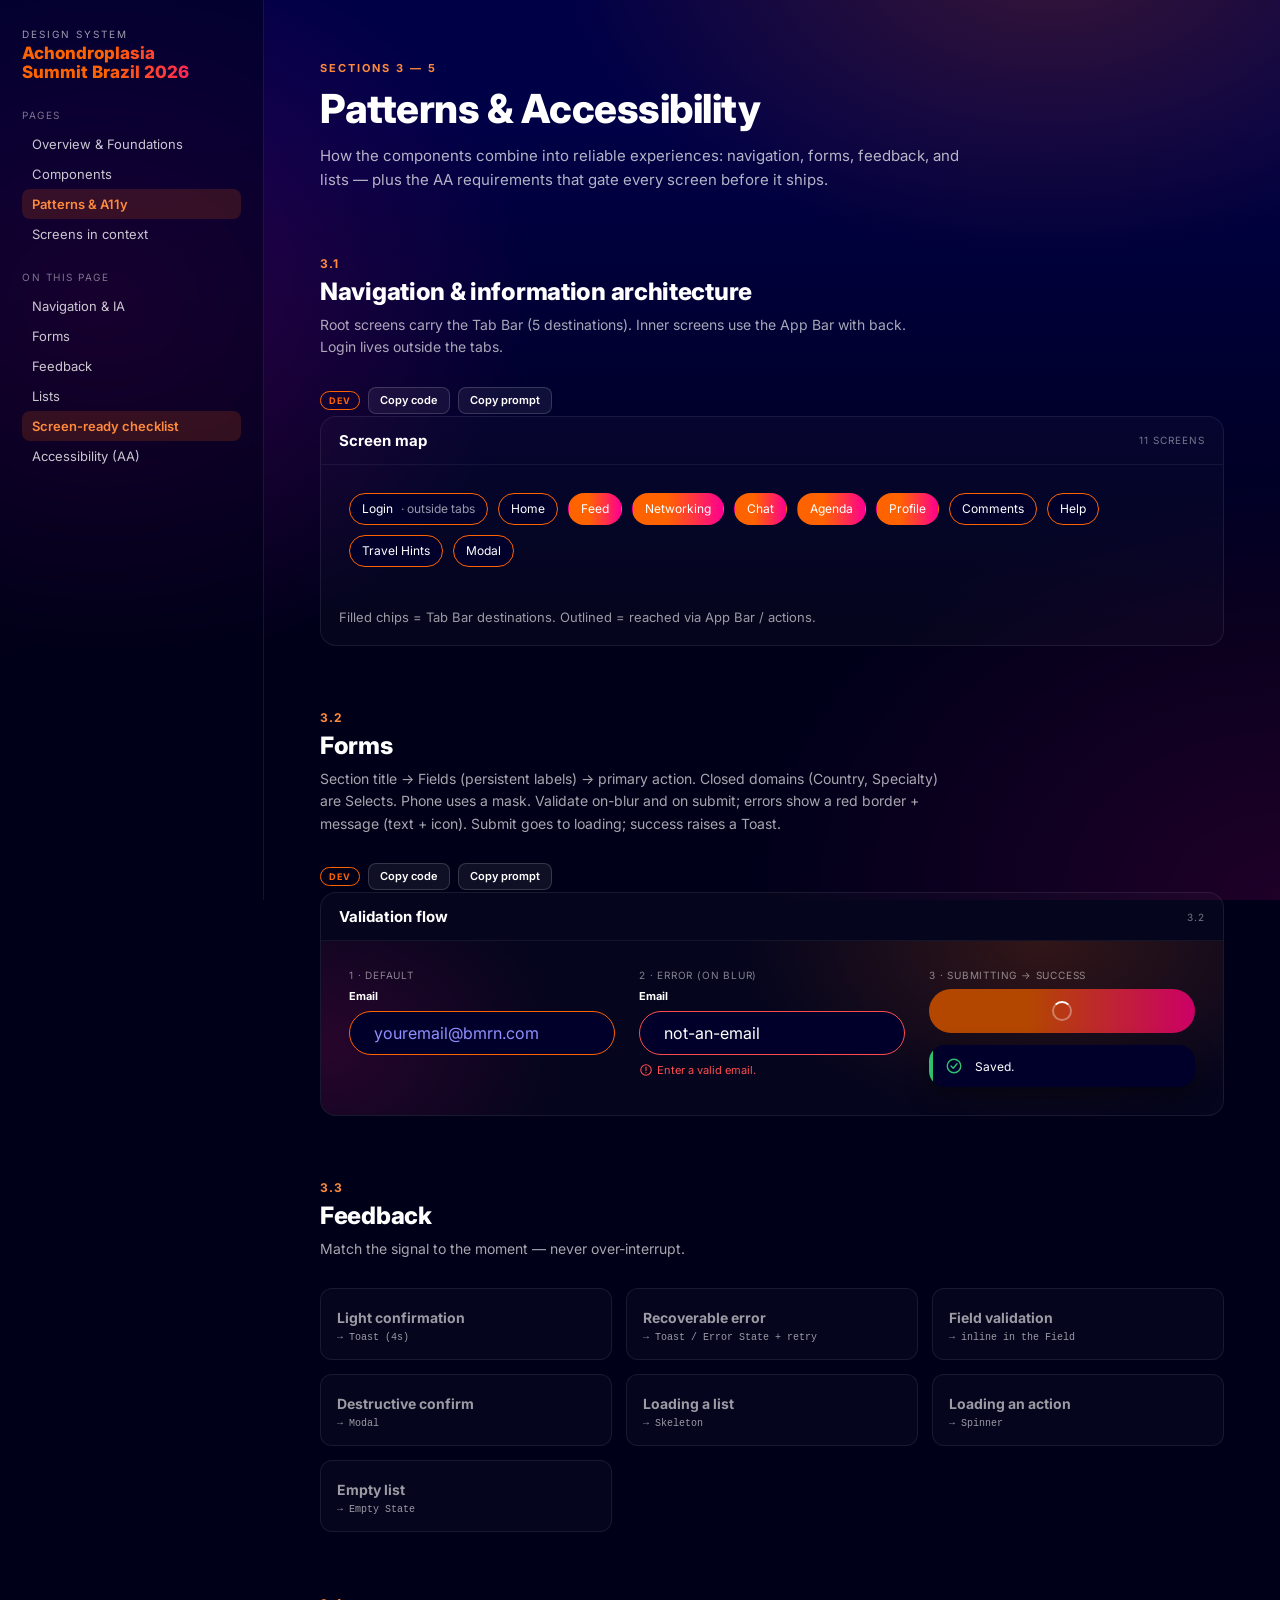
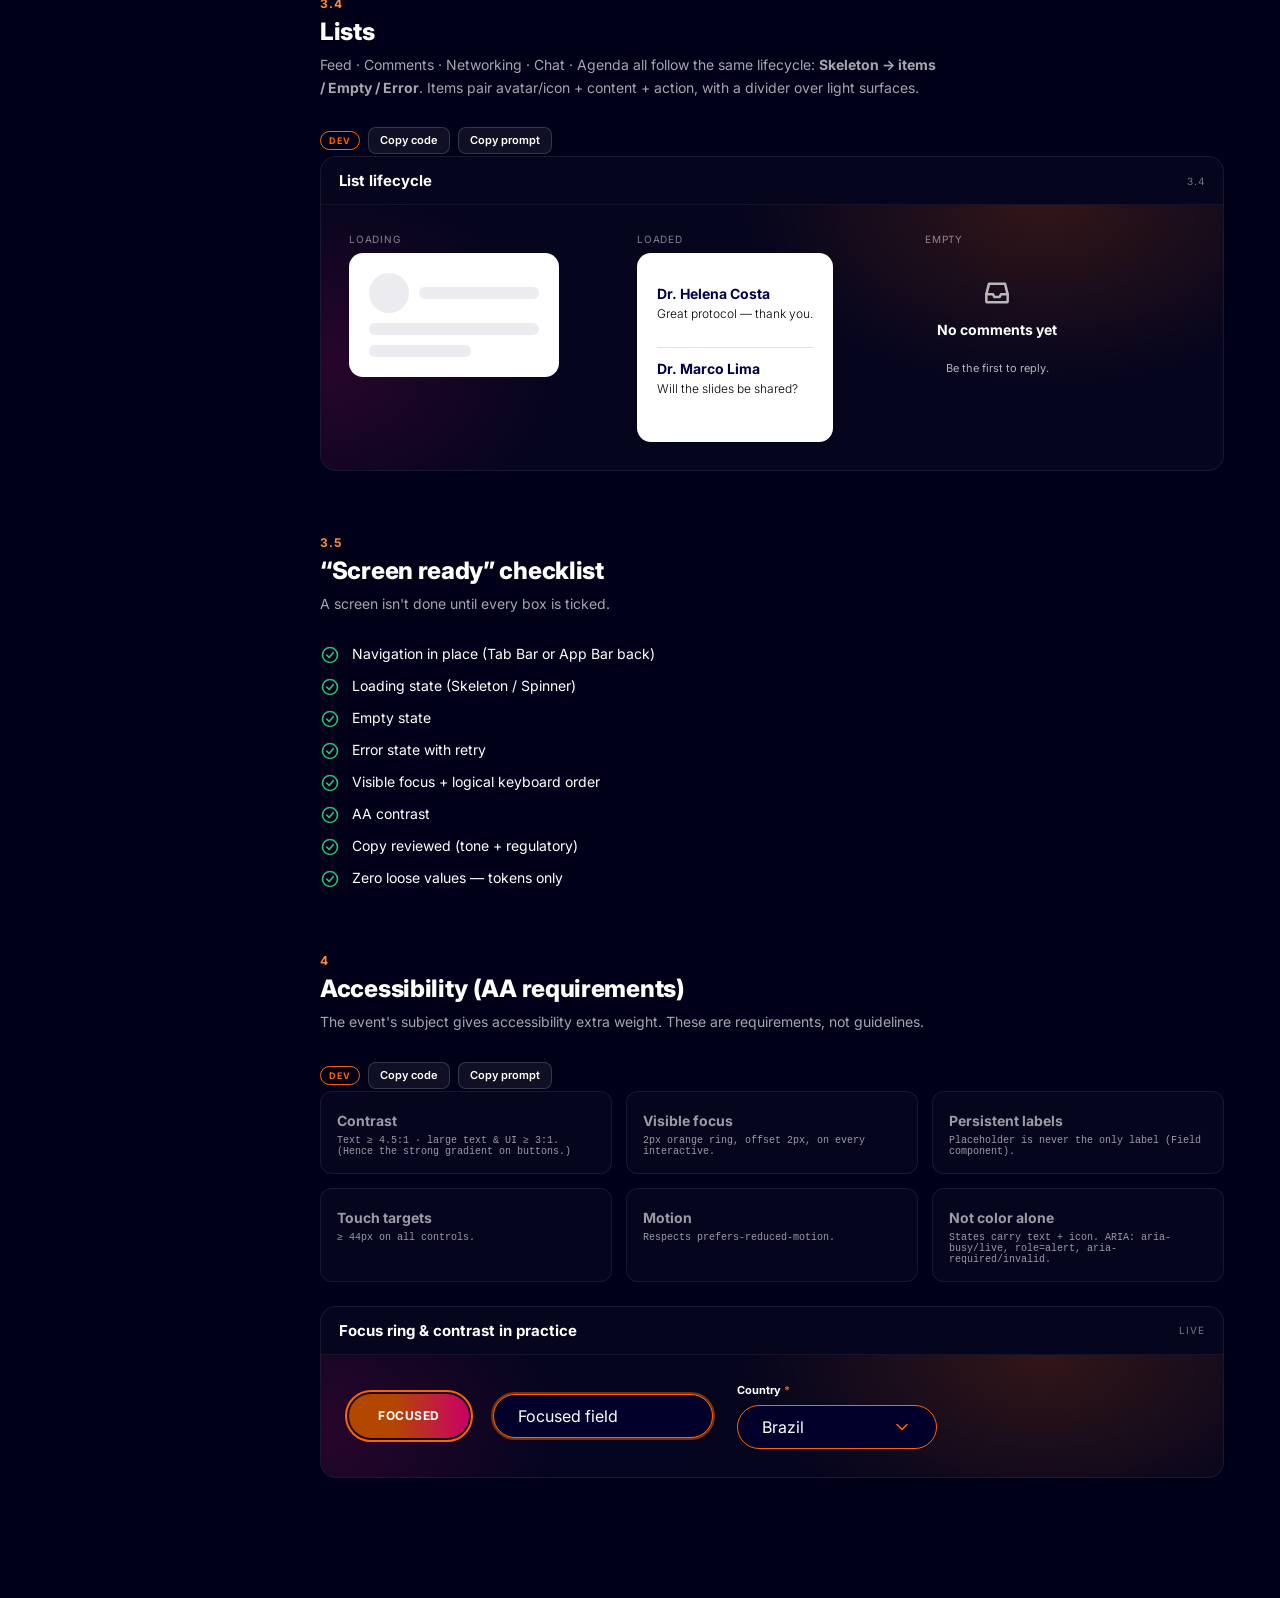
==== commit d380304f: "Add per-component Dev copy (code + prompt) buttons Co-Authored-By: Claude Opus 4.8 <noreply@anthropi" ====
--- a/Patterns.html
+++ b/Patterns.html
@@ -166,5 +166,6 @@
 </script>
 <script src="styles/icons.js"></script>
 <script src="styles/nav.js"></script>
+<script src="styles/devcopy.js"></script>
 </body>
 </html>
--- a/styles/docs.css
+++ b/styles/docs.css
@@ -217,3 +217,19 @@
   .sidebar { position: static; height: auto; border-right: none; border-bottom: 1px solid rgba(255,255,255,0.08); }
   .page { padding: 40px 22px 100px; }
 }
+
+/* ---- Dev handoff: copy code / copy prompt ---- */
+.dev-copy { display: flex; align-items: center; gap: 8px; margin: 12px 0 2px; flex-wrap: wrap; }
+.dev-copy__tag {
+  font-size: 9px; font-weight: 700; letter-spacing: 1px; color: var(--orange-500);
+  border: 1px solid var(--orange-500); border-radius: 999px; padding: 3px 8px;
+}
+.dev-copy__btn {
+  display: inline-flex; align-items: center; gap: 6px;
+  font: 600 11px/1 "Inter", system-ui, sans-serif; color: #fff;
+  background: rgba(255,255,255,.06); border: 1px solid rgba(255,255,255,.16);
+  border-radius: 8px; padding: 7px 11px; cursor: pointer; transition: .15s ease;
+}
+.dev-copy__btn:hover { background: rgba(255,255,255,.12); border-color: rgba(255,255,255,.28); }
+.dev-copy__btn:focus-visible { outline: 2px solid var(--orange-500); outline-offset: 2px; }
+.dev-copy__btn.is-copied { color: var(--green-500, #2fbf71); border-color: var(--green-500, #2fbf71); }
